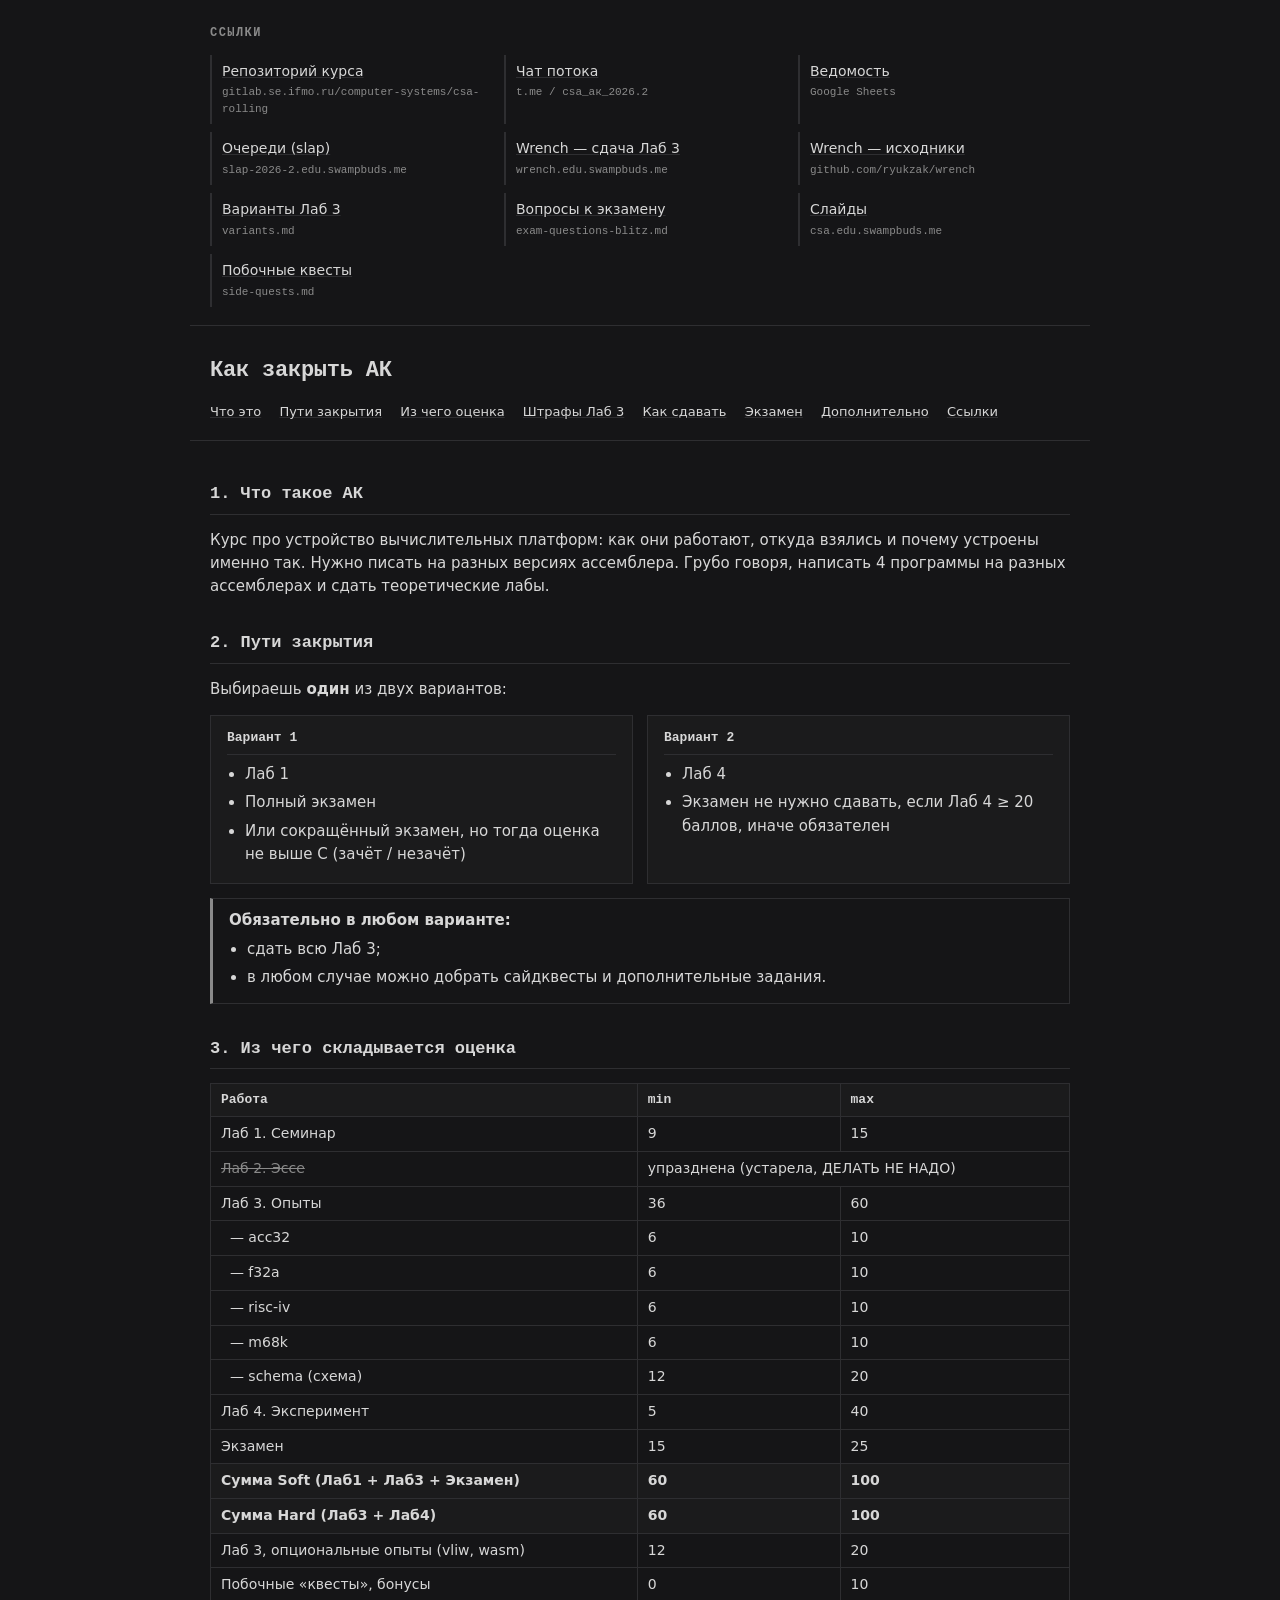
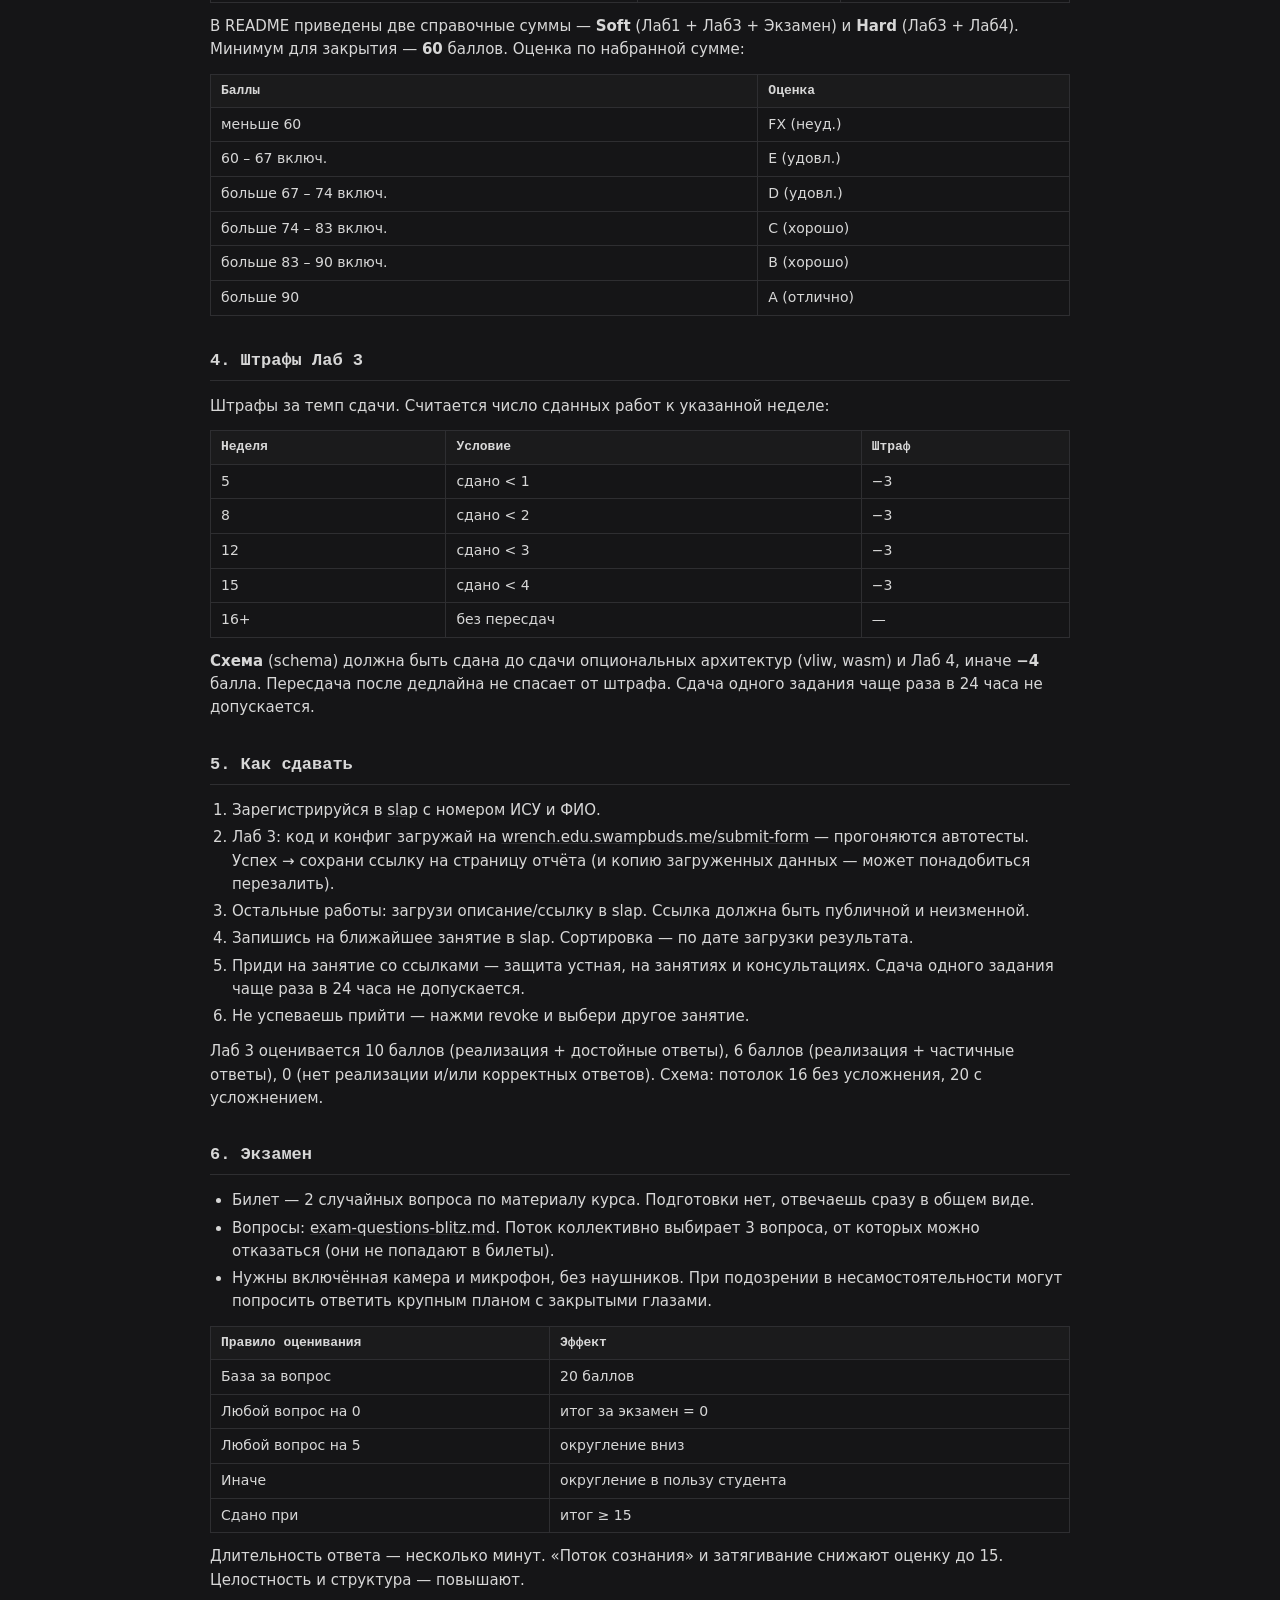
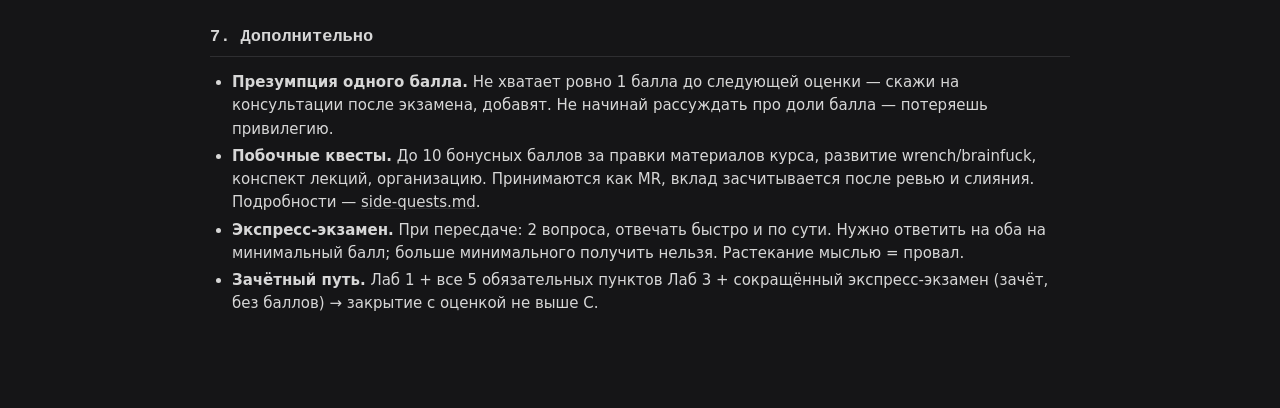
==== index.html @ 39392941 "Add AK guide page" ====
<!DOCTYPE html>
<html lang="ru">
<head>
<meta charset="utf-8">
<meta name="viewport" content="width=device-width, initial-scale=1">
<title>Как закрыть АК — памятка</title>
<link rel="stylesheet" href="style.css">
</head>
<body>

<section id="links" class="links-block">
  <h2 class="links-title">Ссылки</h2>
  <ul class="links-grid">
    <li><a href="https://gitlab.se.ifmo.ru/computer-systems/csa-rolling">Репозиторий курса</a><span class="url">gitlab.se.ifmo.ru/computer-systems/csa-rolling</span></li>
    <li><a href="https://t.me/+6uf-vI6dVo42MmRk">Чат потока</a><span class="url">t.me / csa_ак_2026.2</span></li>
    <li><a href="https://docs.google.com/spreadsheets/d/1WvS1ad9J6jXNwSxTRnQs4yGgUBlwFzopUXUiYbGCZMw/edit">Ведомость</a><span class="url">Google Sheets</span></li>
    <li><a href="https://slap-2026-2.edu.swampbuds.me">Очереди (slap)</a><span class="url">slap-2026-2.edu.swampbuds.me</span></li>
    <li><a href="http://wrench.edu.swampbuds.me">Wrench — сдача Лаб 3</a><span class="url">wrench.edu.swampbuds.me</span></li>
    <li><a href="https://github.com/ryukzak/wrench">Wrench — исходники</a><span class="url">github.com/ryukzak/wrench</span></li>
    <li><a href="https://github.com/ryukzak/wrench/blob/master/variants.md">Варианты Лаб 3</a><span class="url">variants.md</span></li>
    <li><a href="https://gitlab.se.ifmo.ru/computer-systems/csa-rolling/-/blob/master/exam-questions-blitz.md">Вопросы к экзамену</a><span class="url">exam-questions-blitz.md</span></li>
    <li><a href="http://csa.edu.swampbuds.me">Слайды</a><span class="url">csa.edu.swampbuds.me</span></li>
    <li><a href="https://gitlab.se.ifmo.ru/computer-systems/csa-rolling/-/blob/master/side-quests.md">Побочные квесты</a><span class="url">side-quests.md</span></li>
  </ul>
</section>

<header>
  <h1>Как закрыть АК</h1>
</header>

<nav>
  <a href="#what">Что это</a>
  <a href="#paths">Пути закрытия</a>
  <a href="#grades">Из чего оценка</a>
  <a href="#penalties">Штрафы Лаб 3</a>
  <a href="#submit">Как сдавать</a>
  <a href="#exam">Экзамен</a>
  <a href="#extra">Дополнительно</a>
  <a href="#links">Ссылки</a>
</nav>

<main>

<section id="what">
  <h2>1. Что такое АК</h2>
  <p>Курс про устройство вычислительных платформ: как они работают, откуда взялись и почему устроены именно так. Нужно писать на разных версиях ассемблера. Грубо говоря, написать 4 программы на разных ассемблерах и сдать теоретические лабы.</p>
</section>

<section id="paths">
  <h2>2. Пути закрытия</h2>
  <p>Выбираешь <b>один</b> из двух вариантов:</p>

  <div class="paths">
    <div class="path">
      <h3>Вариант 1</h3>
      <ul>
        <li>Лаб 1</li>
        <li>Полный экзамен</li>
        <li>Или сокращённый экзамен, но тогда оценка не выше C (зачёт / незачёт)</li>
      </ul>
    </div>
    <div class="path">
      <h3>Вариант 2</h3>
      <ul>
        <li>Лаб 4</li>
        <li>Экзамен не нужно сдавать, если Лаб 4 ≥ 20 баллов, иначе обязателен</li>
      </ul>
    </div>
  </div>

  <div class="paths-note">
    <p><b>Обязательно в любом варианте:</b></p>
    <ul>
      <li>сдать всю Лаб 3;</li>
      <li>в любом случае можно добрать сайдквесты и дополнительные задания.</li>
    </ul>
  </div>
</section>

<section id="grades">
  <h2>3. Из чего складывается оценка</h2>
  <table>
    <thead><tr><th>Работа</th><th>min</th><th>max</th></tr></thead>
    <tbody>
      <tr><td>Лаб 1. Семинар</td><td>9</td><td>15</td></tr>
      <tr><td><s>Лаб 2. Эссе</s></td><td colspan="2">упразднена (устарела, ДЕЛАТЬ НЕ НАДО)</td></tr>
      <tr><td>Лаб 3. Опыты</td><td>36</td><td>60</td></tr>
      <tr><td>&nbsp;&nbsp;— acc32</td><td>6</td><td>10</td></tr>
      <tr><td>&nbsp;&nbsp;— f32a</td><td>6</td><td>10</td></tr>
      <tr><td>&nbsp;&nbsp;— risc-iv</td><td>6</td><td>10</td></tr>
      <tr><td>&nbsp;&nbsp;— m68k</td><td>6</td><td>10</td></tr>
      <tr><td>&nbsp;&nbsp;— schema (схема)</td><td>12</td><td>20</td></tr>
      <tr><td>Лаб 4. Эксперимент</td><td>5</td><td>40</td></tr>
      <tr><td>Экзамен</td><td>15</td><td>25</td></tr>
      <tr class="sum"><td>Сумма Soft (Лаб1 + Лаб3 + Экзамен)</td><td>60</td><td>100</td></tr>
      <tr class="sum"><td>Сумма Hard (Лаб3 + Лаб4)</td><td>60</td><td>100</td></tr>
      <tr><td>Лаб 3, опциональные опыты (vliw, wasm)</td><td>12</td><td>20</td></tr>
      <tr><td>Побочные «квесты», бонусы</td><td>0</td><td>10</td></tr>
    </tbody>
  </table>

  <p>В README приведены две справочные суммы — <b>Soft</b> (Лаб1 + Лаб3 + Экзамен) и <b>Hard</b> (Лаб3 + Лаб4). Минимум для закрытия — <b>60</b> баллов. Оценка по набранной сумме:</p>
  <table>
    <thead><tr><th>Баллы</th><th>Оценка</th></tr></thead>
    <tbody>
      <tr><td>меньше 60</td><td>FX (неуд.)</td></tr>
      <tr><td>60 – 67 включ.</td><td>E (удовл.)</td></tr>
      <tr><td>больше 67 – 74 включ.</td><td>D (удовл.)</td></tr>
      <tr><td>больше 74 – 83 включ.</td><td>C (хорошо)</td></tr>
      <tr><td>больше 83 – 90 включ.</td><td>B (хорошо)</td></tr>
      <tr><td>больше 90</td><td>A (отлично)</td></tr>
    </tbody>
  </table>
</section>

<section id="penalties">
  <h2>4. Штрафы Лаб 3</h2>
  <p>Штрафы за темп сдачи. Считается число сданных работ к указанной неделе:</p>
  <table>
    <thead><tr><th>Неделя</th><th>Условие</th><th>Штраф</th></tr></thead>
    <tbody>
      <tr><td>5</td><td>сдано &lt; 1</td><td>−3</td></tr>
      <tr><td>8</td><td>сдано &lt; 2</td><td>−3</td></tr>
      <tr><td>12</td><td>сдано &lt; 3</td><td>−3</td></tr>
      <tr><td>15</td><td>сдано &lt; 4</td><td>−3</td></tr>
      <tr><td>16+</td><td>без пересдач</td><td>—</td></tr>
    </tbody>
  </table>
  <p><b>Схема</b> (schema) должна быть сдана до сдачи опциональных архитектур (vliw, wasm) и Лаб 4, иначе <b>−4</b> балла. Пересдача после дедлайна не спасает от штрафа. Сдача одного задания чаще раза в 24 часа не допускается.</p>
</section>

<section id="submit">
  <h2>5. Как сдавать</h2>
  <ol>
    <li>Зарегистрируйся в <a href="https://slap-2026-2.edu.swampbuds.me">slap</a> с номером ИСУ и ФИО.</li>
    <li>Лаб 3: код и конфиг загружай на <a href="http://wrench.edu.swampbuds.me/submit-form">wrench.edu.swampbuds.me/submit-form</a> — прогоняются автотесты. Успех → сохрани ссылку на страницу отчёта (и копию загруженных данных — может понадобиться перезалить).</li>
    <li>Остальные работы: загрузи описание/ссылку в slap. Ссылка должна быть публичной и неизменной.</li>
    <li>Запишись на ближайшее занятие в slap. Сортировка — по дате загрузки результата.</li>
    <li>Приди на занятие со ссылками — защита устная, на занятиях и консультациях. Сдача одного задания чаще раза в 24 часа не допускается.</li>
    <li>Не успеваешь прийти — нажми revoke и выбери другое занятие.</li>
  </ol>
  <p>Лаб 3 оценивается 10 баллов (реализация + достойные ответы), 6 баллов (реализация + частичные ответы), 0 (нет реализации и/или корректных ответов). Схема: потолок 16 без усложнения, 20 с усложнением.</p>
</section>

<section id="exam">
  <h2>6. Экзамен</h2>
  <ul>
    <li>Билет — 2 случайных вопроса по материалу курса. Подготовки нет, отвечаешь сразу в общем виде.</li>
    <li>Вопросы: <a href="https://gitlab.se.ifmo.ru/computer-systems/csa-rolling/-/blob/master/exam-questions-blitz.md">exam-questions-blitz.md</a>. Поток коллективно выбирает 3 вопроса, от которых можно отказаться (они не попадают в билеты).</li>
    <li>Нужны включённая камера и микрофон, без наушников. При подозрении в несамостоятельности могут попросить ответить крупным планом с закрытыми глазами.</li>
  </ul>
  <table>
    <thead><tr><th>Правило оценивания</th><th>Эффект</th></tr></thead>
    <tbody>
      <tr><td>База за вопрос</td><td>20 баллов</td></tr>
      <tr><td>Любой вопрос на 0</td><td>итог за экзамен = 0</td></tr>
      <tr><td>Любой вопрос на 5</td><td>округление вниз</td></tr>
      <tr><td>Иначе</td><td>округление в пользу студента</td></tr>
      <tr><td>Сдано при</td><td>итог ≥ 15</td></tr>
    </tbody>
  </table>
  <p>Длительность ответа — несколько минут. «Поток сознания» и затягивание снижают оценку до 15. Целостность и структура — повышают.</p>
</section>

<section id="extra">
  <h2>7. Дополнительно</h2>
  <ul>
    <li><b>Презумпция одного балла.</b> Не хватает ровно 1 балла до следующей оценки — скажи на консультации после экзамена, добавят. Не начинай рассуждать про доли балла — потеряешь привилегию.</li>
    <li><b>Побочные квесты.</b> До 10 бонусных баллов за правки материалов курса, развитие wrench/brainfuck, конспект лекций, организацию. Принимаются как MR, вклад засчитывается после ревью и слияния. Подробности — <a href="https://gitlab.se.ifmo.ru/computer-systems/csa-rolling/-/blob/master/side-quests.md">side-quests.md</a>.</li>
    <li><b>Экспресс-экзамен.</b> При пересдаче: 2 вопроса, отвечать быстро и по сути. Нужно ответить на оба на минимальный балл; больше минимального получить нельзя. Растекание мыслью = провал.</li>
    <li><b>Зачётный путь.</b> Лаб 1 + все 5 обязательных пунктов Лаб 3 + сокращённый экспресс-экзамен (зачёт, без баллов) → закрытие с оценкой не выше C.</li>
  </ul>
</section>

</main>

</body>
</html>
---- style.css ----
:root {
  --bg: #151517;
  --bg-alt: #1b1b1c;
  --fg: #d7d7d7;
  --fg-dim: #8a8a8a;
  --border: #2e2e31;
  --code-bg: #202023;
}

* { box-sizing: border-box; }

body {
  margin: 0;
  background: var(--bg);
  color: var(--fg);
  font-family: system-ui, -apple-system, "Segoe UI", sans-serif;
  font-size: 15px;
  line-height: 1.55;
}

/* ===== Блок ссылок сверху ===== */
.links-block {
  max-width: 900px;
  margin: 0 auto;
  padding: 24px 20px 18px;
  border-bottom: 1px solid var(--border);
}

.links-title {
  font-family: "JetBrains Mono", "Fira Code", ui-monospace, monospace;
  font-size: 12px;
  font-weight: 600;
  letter-spacing: 0.12em;
  text-transform: uppercase;
  color: var(--fg-dim);
  margin: 0 0 12px;
  padding: 0;
  border: none;
}

.links-grid {
  list-style: none;
  margin: 0;
  padding: 0;
  display: grid;
  grid-template-columns: repeat(auto-fill, minmax(260px, 1fr));
  gap: 8px 22px;
}

.links-grid li {
  margin: 0;
  display: flex;
  flex-direction: column;
  padding: 6px 0 6px 10px;
  border-left: 2px solid var(--border);
}

.links-grid a {
  color: var(--fg);
  text-decoration: underline;
  text-decoration-color: var(--border);
  font-size: 14px;
}

.links-grid a:hover { text-decoration-color: var(--fg); }

.links-grid .url {
  font-family: "JetBrains Mono", "Fira Code", ui-monospace, monospace;
  font-size: 11px;
  color: var(--fg-dim);
  margin-top: 2px;
  word-break: break-all;
}

/* ===== Шапка ===== */
header {
  max-width: 900px;
  margin: 0 auto;
  padding: 28px 20px 12px;
}

header h1 {
  font-family: "JetBrains Mono", "Fira Code", ui-monospace, monospace;
  font-size: 22px;
  font-weight: 600;
  margin: 0;
  letter-spacing: -0.01em;
}

nav {
  max-width: 900px;
  margin: 0 auto;
  padding: 0 20px 16px;
  border-bottom: 1px solid var(--border);
  font-size: 13px;
  line-height: 1.9;
}

nav a {
  color: var(--fg);
  text-decoration: underline;
  text-decoration-color: var(--border);
  margin-right: 14px;
  white-space: nowrap;
}

nav a:hover { text-decoration-color: var(--fg); }

main {
  max-width: 900px;
  margin: 0 auto;
  padding: 8px 20px 60px;
}

section {
  margin: 32px 0;
  scroll-margin-top: 12px;
}

h2 {
  font-family: "JetBrains Mono", "Fira Code", ui-monospace, monospace;
  font-size: 17px;
  font-weight: 600;
  margin: 0 0 14px;
  padding-bottom: 6px;
  border-bottom: 1px solid var(--border);
}

p { margin: 0 0 12px; }

a { color: var(--fg); text-decoration: underline; text-decoration-color: var(--border); }
a:hover { text-decoration-color: var(--fg); }

s { color: var(--fg-dim); }

code, pre, kbd {
  font-family: "JetBrains Mono", "Fira Code", ui-monospace, monospace;
  font-size: 13px;
}

code {
  background: var(--code-bg);
  padding: 1px 5px;
  border-radius: 2px;
}

pre {
  background: var(--code-bg);
  border: 1px solid var(--border);
  padding: 12px 14px;
  overflow-x: auto;
  line-height: 1.45;
  margin: 10px 0;
}

table {
  width: 100%;
  border-collapse: collapse;
  margin: 12px 0;
  font-size: 14px;
}

th, td {
  border: 1px solid var(--border);
  padding: 6px 10px;
  text-align: left;
  vertical-align: top;
}

th {
  background: var(--bg-alt);
  font-weight: 600;
  font-family: "JetBrains Mono", "Fira Code", ui-monospace, monospace;
  font-size: 13px;
}

tr.sum td {
  background: var(--bg-alt);
  font-weight: 600;
}

ul, ol { margin: 0 0 12px; padding-left: 22px; }
li { margin: 4px 0; }

/* ===== Пути закрытия ===== */
.paths {
  display: grid;
  grid-template-columns: 1fr 1fr;
  gap: 14px;
  margin: 14px 0;
}

@media (max-width: 640px) {
  .paths { grid-template-columns: 1fr; }
}

.path {
  border: 1px solid var(--border);
  background: var(--bg-alt);
  padding: 12px 16px;
}

.path h3 {
  font-family: "JetBrains Mono", "Fira Code", ui-monospace, monospace;
  font-size: 13px;
  font-weight: 600;
  margin: 0 0 8px;
  padding-bottom: 6px;
  border-bottom: 1px solid var(--border);
  color: var(--fg);
}

.path ul { margin: 0; padding-left: 18px; }
.path li { margin: 5px 0; }

.paths-note {
  border: 1px solid var(--border);
  border-left: 3px solid var(--fg-dim);
  padding: 10px 16px;
  margin: 14px 0;
}

.paths-note p { margin: 0 0 6px; }
.paths-note ul { margin: 0; padding-left: 18px; }
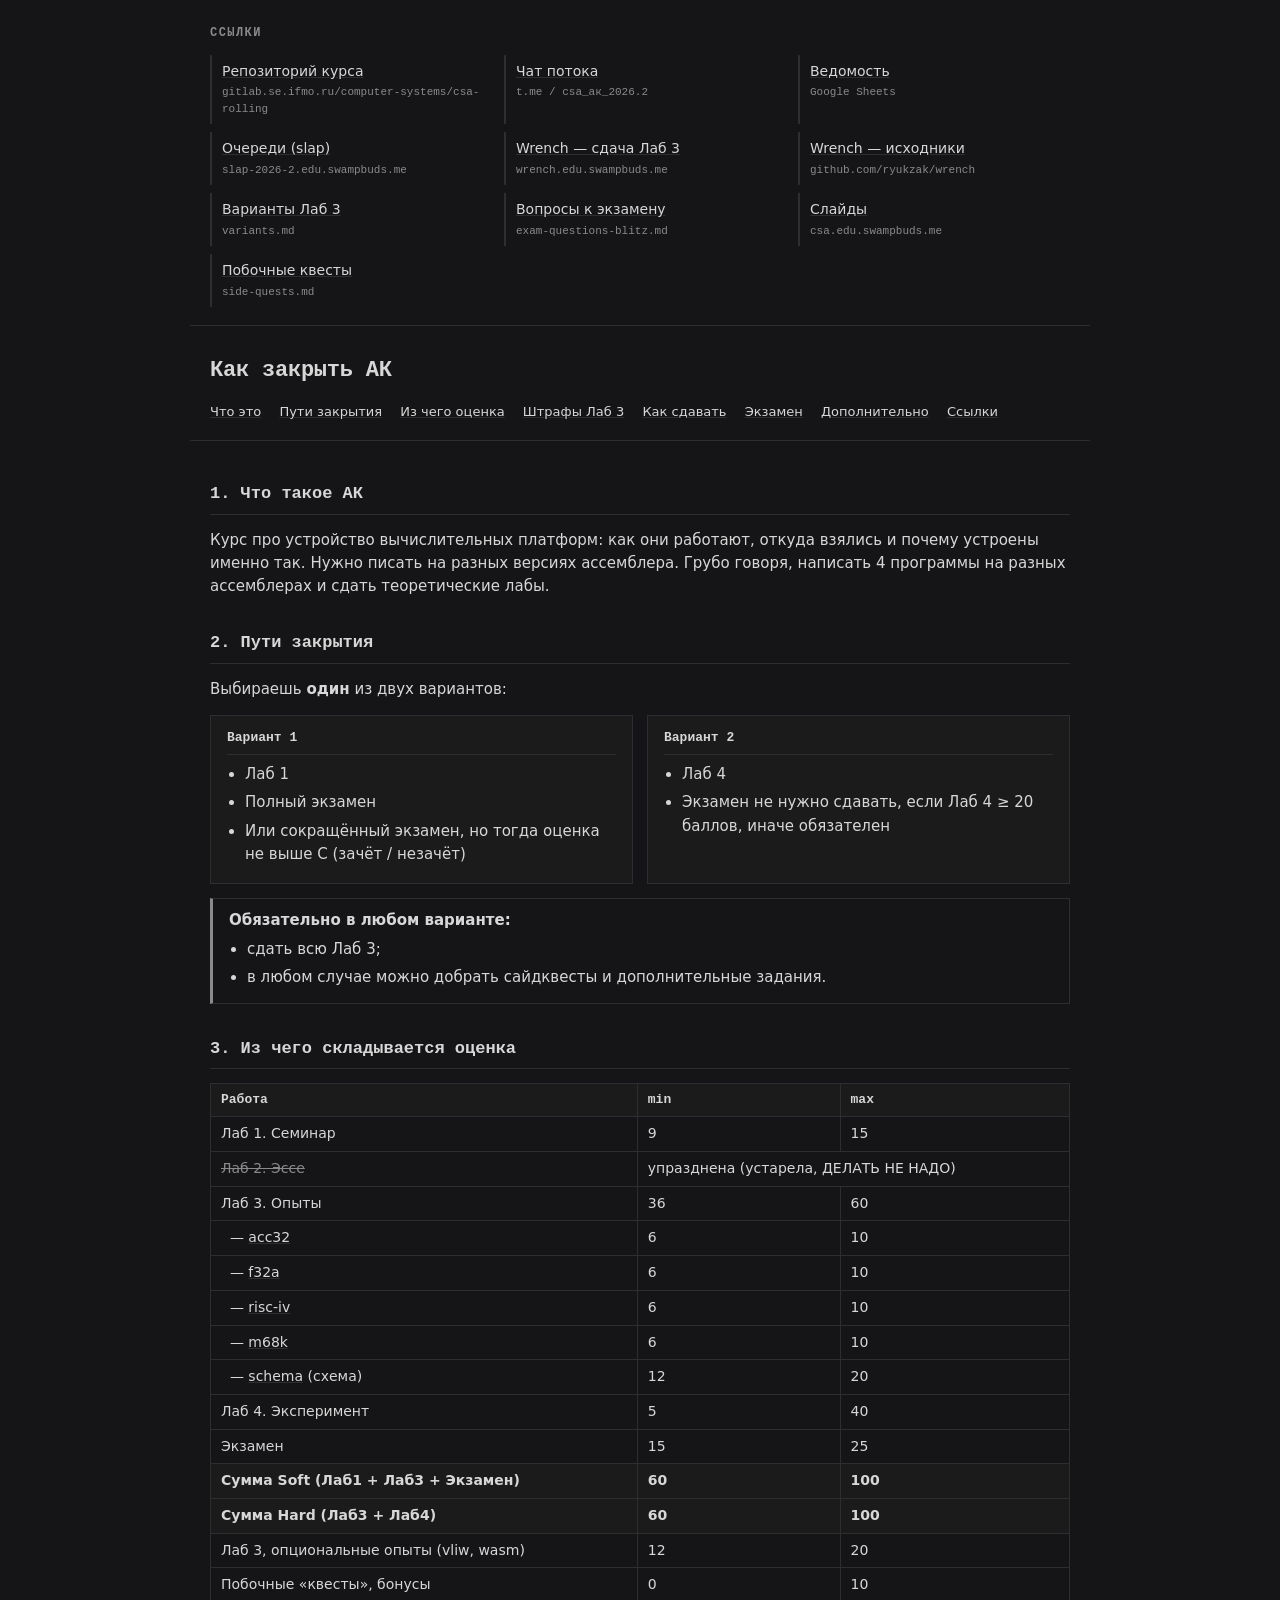
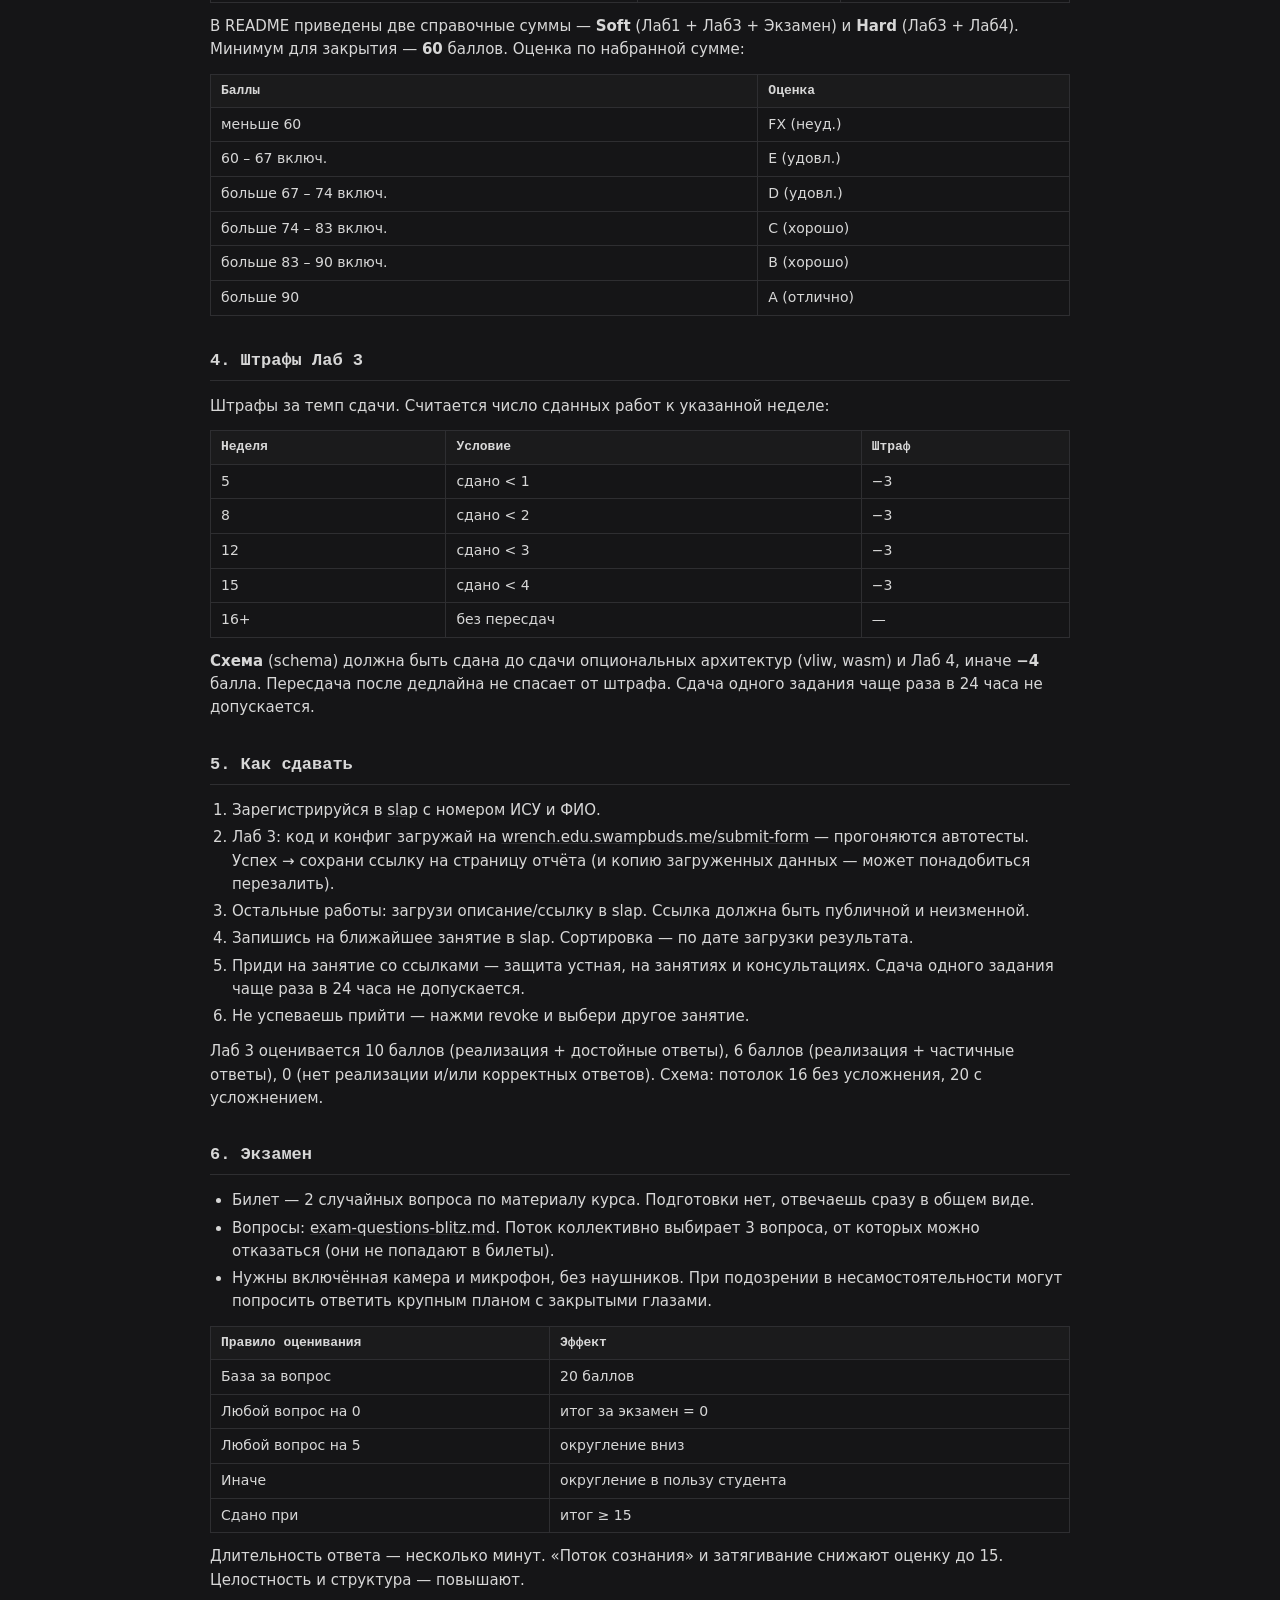
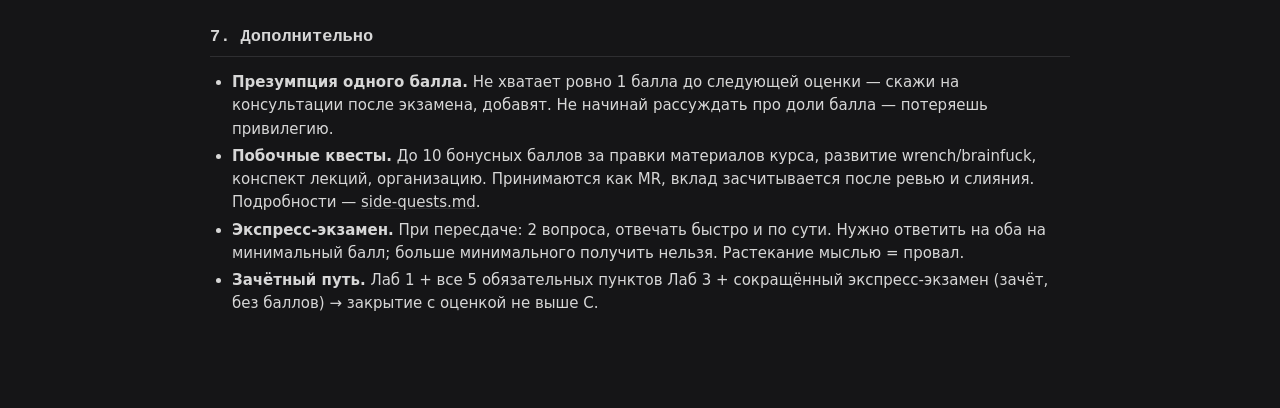
==== commit 2ee5f1f7: "Add ISA subpages: acc32, f32a, risc-iv, m68k, schema - 5 subpages with theory from course slides, la" ====
--- a/index.html
+++ b/index.html
@@ -85,11 +85,11 @@
       <tr><td>Лаб 1. Семинар</td><td>9</td><td>15</td></tr>
       <tr><td><s>Лаб 2. Эссе</s></td><td colspan="2">упразднена (устарела, ДЕЛАТЬ НЕ НАДО)</td></tr>
       <tr><td>Лаб 3. Опыты</td><td>36</td><td>60</td></tr>
-      <tr><td>&nbsp;&nbsp;— acc32</td><td>6</td><td>10</td></tr>
-      <tr><td>&nbsp;&nbsp;— f32a</td><td>6</td><td>10</td></tr>
-      <tr><td>&nbsp;&nbsp;— risc-iv</td><td>6</td><td>10</td></tr>
-      <tr><td>&nbsp;&nbsp;— m68k</td><td>6</td><td>10</td></tr>
-      <tr><td>&nbsp;&nbsp;— schema (схема)</td><td>12</td><td>20</td></tr>
+      <tr><td>&nbsp;&nbsp;— <a href="acc32.html">acc32</a></td><td>6</td><td>10</td></tr>
+      <tr><td>&nbsp;&nbsp;— <a href="f32a.html">f32a</a></td><td>6</td><td>10</td></tr>
+      <tr><td>&nbsp;&nbsp;— <a href="risc-iv.html">risc-iv</a></td><td>6</td><td>10</td></tr>
+      <tr><td>&nbsp;&nbsp;— <a href="m68k.html">m68k</a></td><td>6</td><td>10</td></tr>
+      <tr><td>&nbsp;&nbsp;— <a href="schema.html">schema</a> (схема)</td><td>12</td><td>20</td></tr>
       <tr><td>Лаб 4. Эксперимент</td><td>5</td><td>40</td></tr>
       <tr><td>Экзамен</td><td>15</td><td>25</td></tr>
       <tr class="sum"><td>Сумма Soft (Лаб1 + Лаб3 + Экзамен)</td><td>60</td><td>100</td></tr>
--- a/style.css
+++ b/style.css
@@ -221,4 +221,47 @@
 }
 
 .paths-note p { margin: 0 0 6px; }
-.paths-note ul { margin: 0; padding-left: 18px; }+.paths-note ul { margin: 0; padding-left: 18px; }
+
+/* ===== Подстраницы ISA ===== */
+.subnav {
+  max-width: 900px;
+  margin: 0 auto;
+  padding: 16px 20px 0;
+  font-size: 13px;
+  line-height: 1.9;
+}
+
+.subnav .sep { color: var(--border); margin: 0 8px; }
+
+.subtitle {
+  color: var(--fg-dim);
+  font-size: 14px;
+  margin: 0;
+}
+
+.source {
+  max-width: 900px;
+  margin: 0 auto;
+  padding: 0 20px 8px;
+  font-size: 12px;
+  color: var(--fg-dim);
+}
+
+.source a { color: var(--fg-dim); text-decoration-color: var(--border); }
+.source a:hover { color: var(--fg); }
+
+main h3 {
+  font-family: &quot;JetBrains Mono&quot;, &quot;Fira Code&quot;, ui-monospace, monospace;
+  font-size: 14px;
+  font-weight: 600;
+  margin: 20px 0 8px;
+  color: var(--fg);
+}
+
+main h4 {
+  font-size: 13px;
+  font-weight: 600;
+  margin: 16px 0 6px;
+  color: var(--fg-dim);
+}
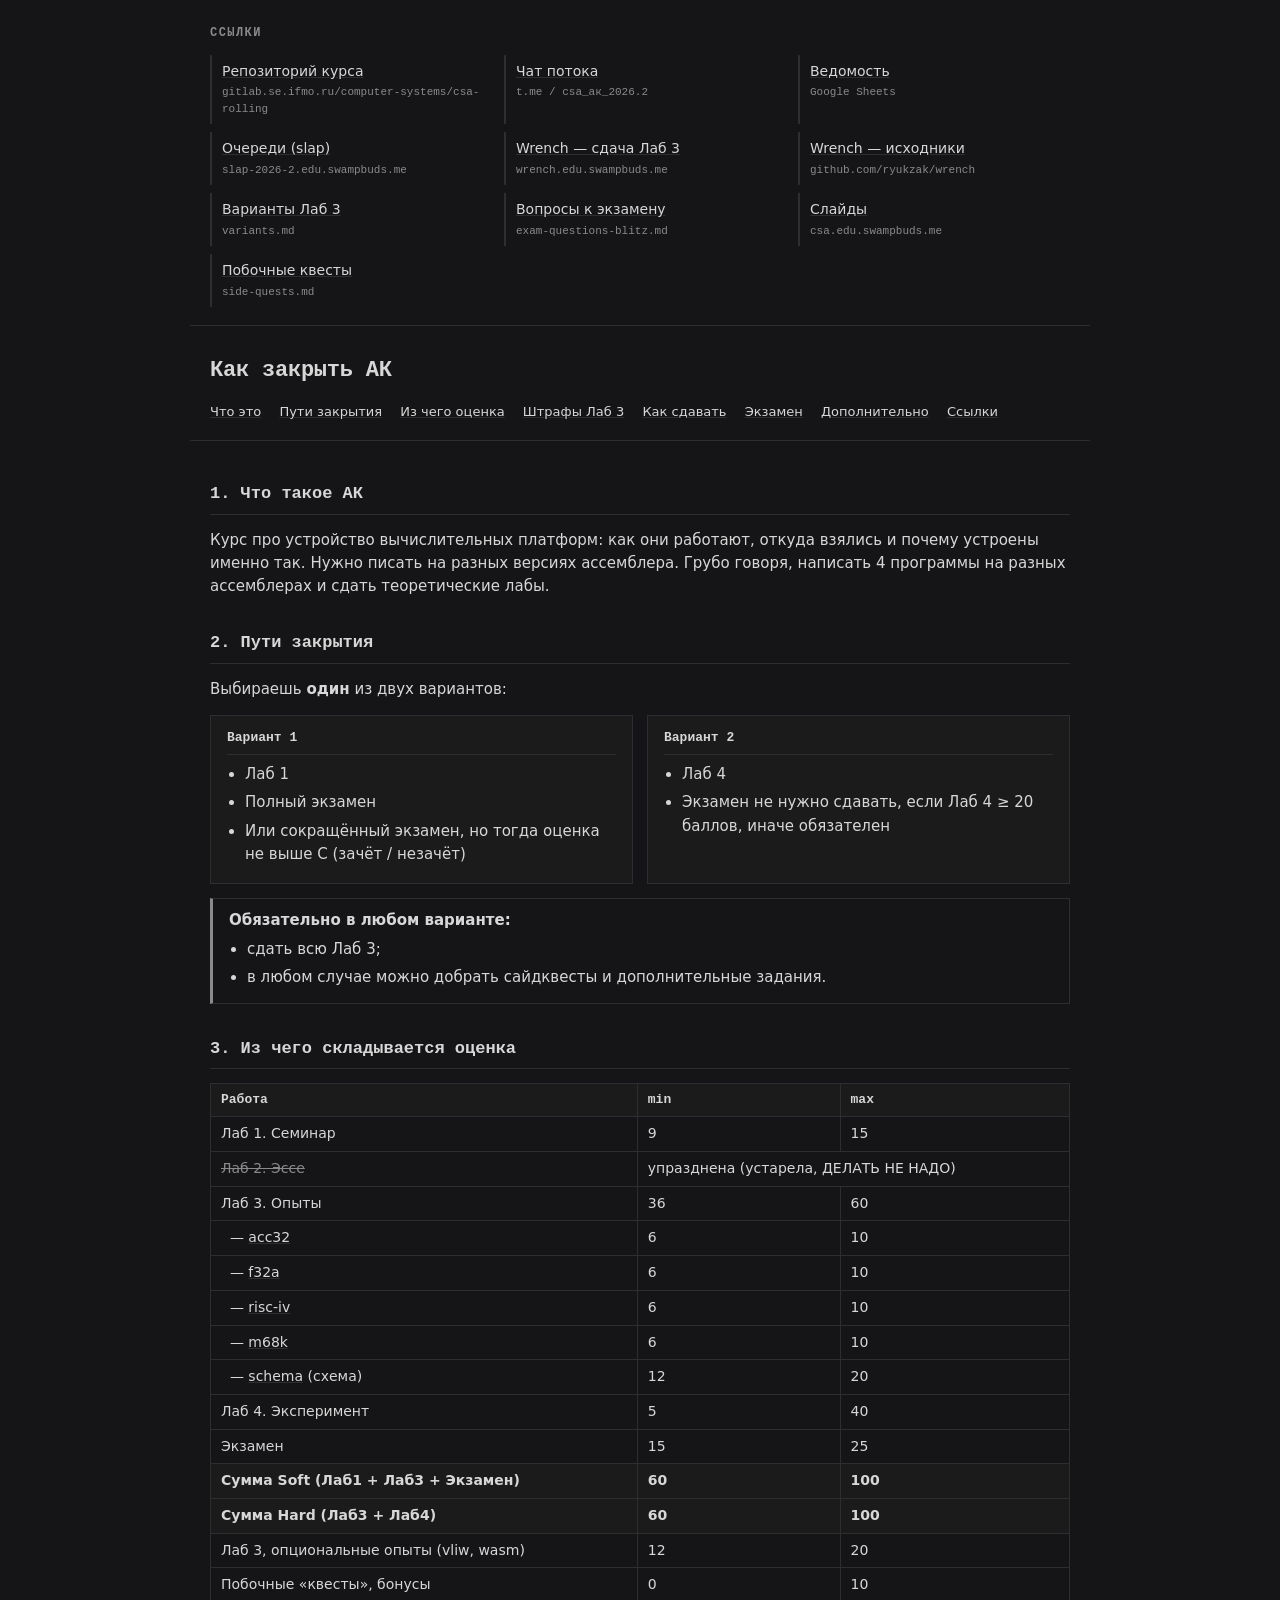
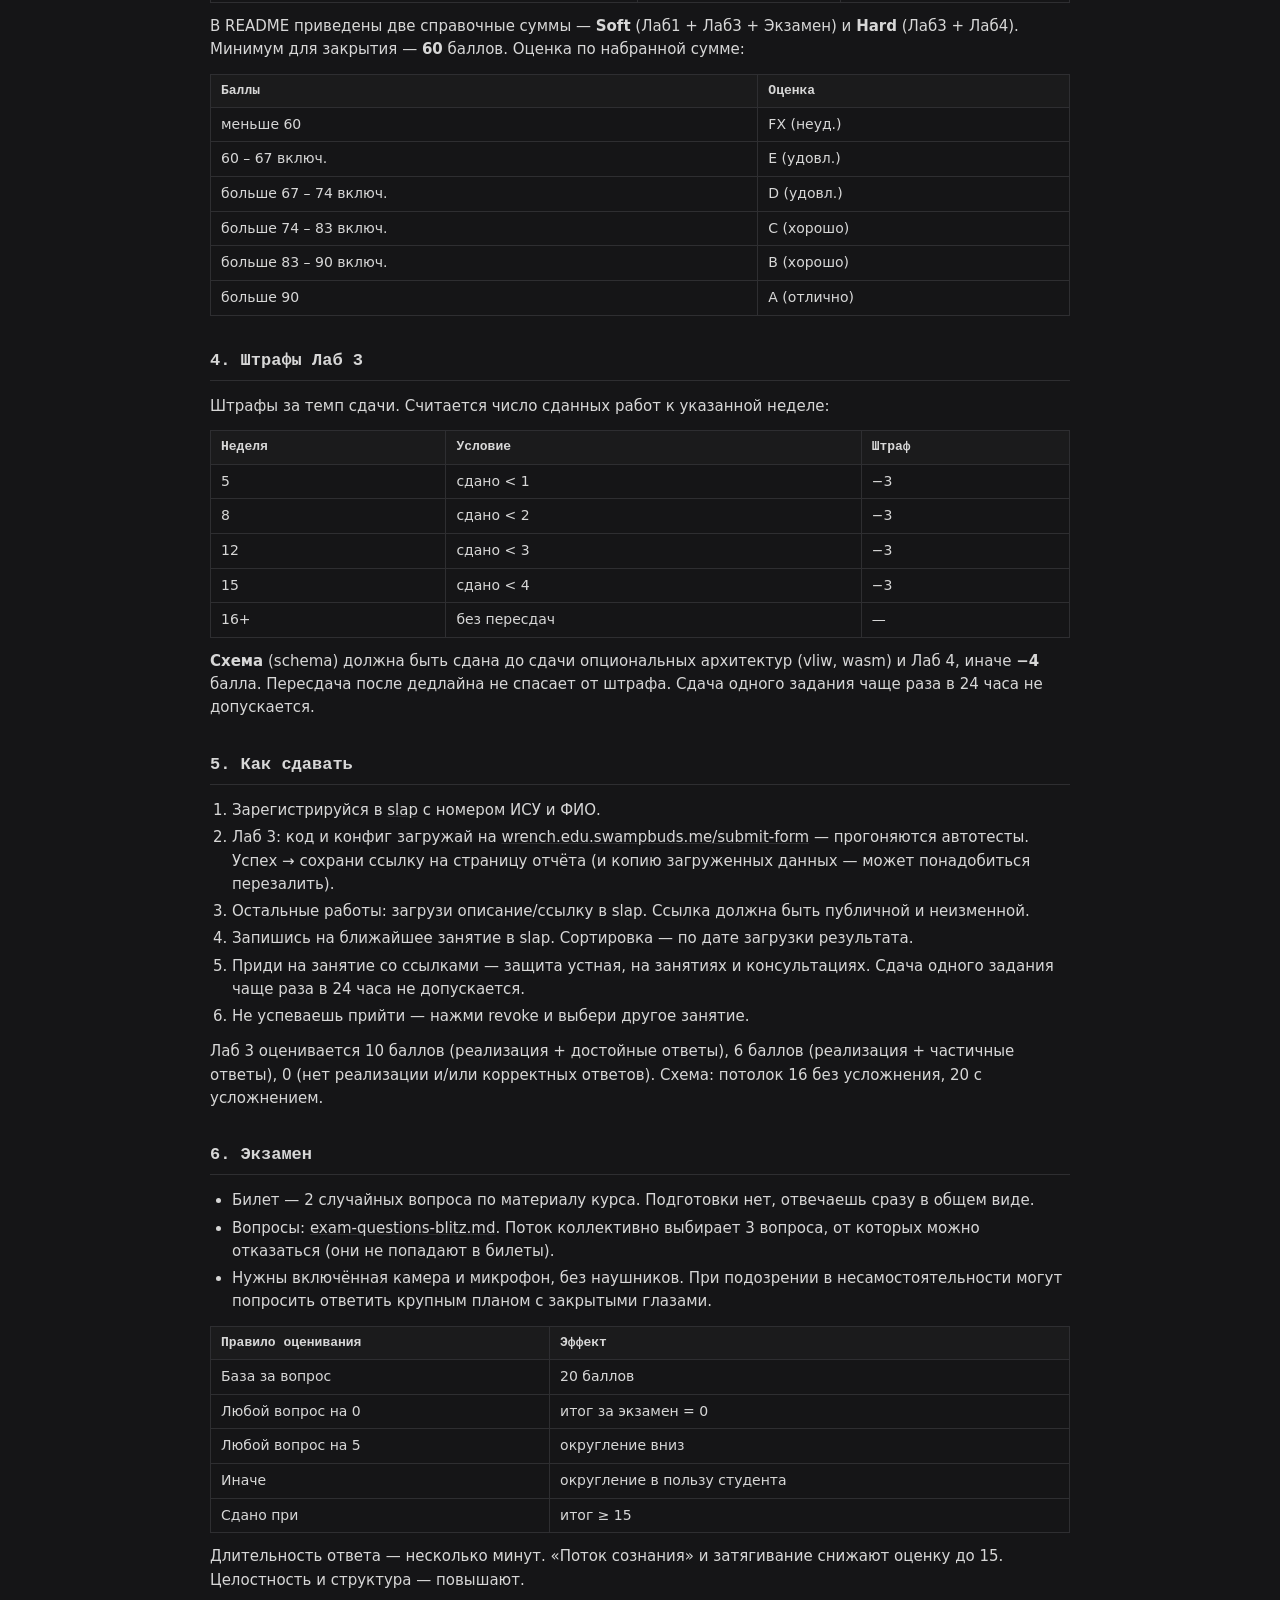
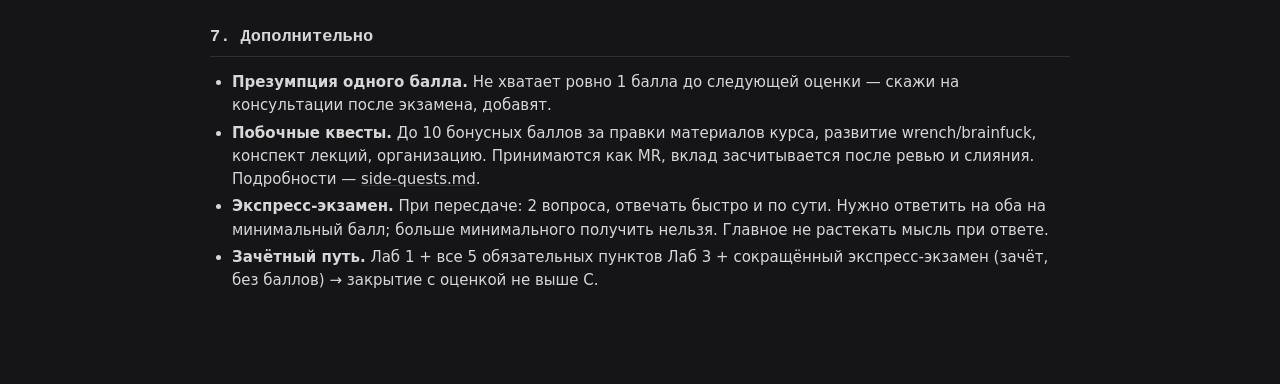
==== commit a122f120: "Improved text" ====
--- a/index.html
+++ b/index.html
@@ -165,9 +165,9 @@
 <section id="extra">
   <h2>7. Дополнительно</h2>
   <ul>
-    <li><b>Презумпция одного балла.</b> Не хватает ровно 1 балла до следующей оценки — скажи на консультации после экзамена, добавят. Не начинай рассуждать про доли балла — потеряешь привилегию.</li>
+    <li><b>Презумпция одного балла.</b> Не хватает ровно 1 балла до следующей оценки — скажи на консультации после экзамена, добавят.</li>
     <li><b>Побочные квесты.</b> До 10 бонусных баллов за правки материалов курса, развитие wrench/brainfuck, конспект лекций, организацию. Принимаются как MR, вклад засчитывается после ревью и слияния. Подробности — <a href="https://gitlab.se.ifmo.ru/computer-systems/csa-rolling/-/blob/master/side-quests.md">side-quests.md</a>.</li>
-    <li><b>Экспресс-экзамен.</b> При пересдаче: 2 вопроса, отвечать быстро и по сути. Нужно ответить на оба на минимальный балл; больше минимального получить нельзя. Растекание мыслью = провал.</li>
+    <li><b>Экспресс-экзамен.</b> При пересдаче: 2 вопроса, отвечать быстро и по сути. Нужно ответить на оба на минимальный балл; больше минимального получить нельзя. Главное не растекать мысль при ответе.</li>
     <li><b>Зачётный путь.</b> Лаб 1 + все 5 обязательных пунктов Лаб 3 + сокращённый экспресс-экзамен (зачёт, без баллов) → закрытие с оценкой не выше C.</li>
   </ul>
 </section>
@@ -175,4 +175,4 @@
 </main>
 
 </body>
-</html>+</html>
